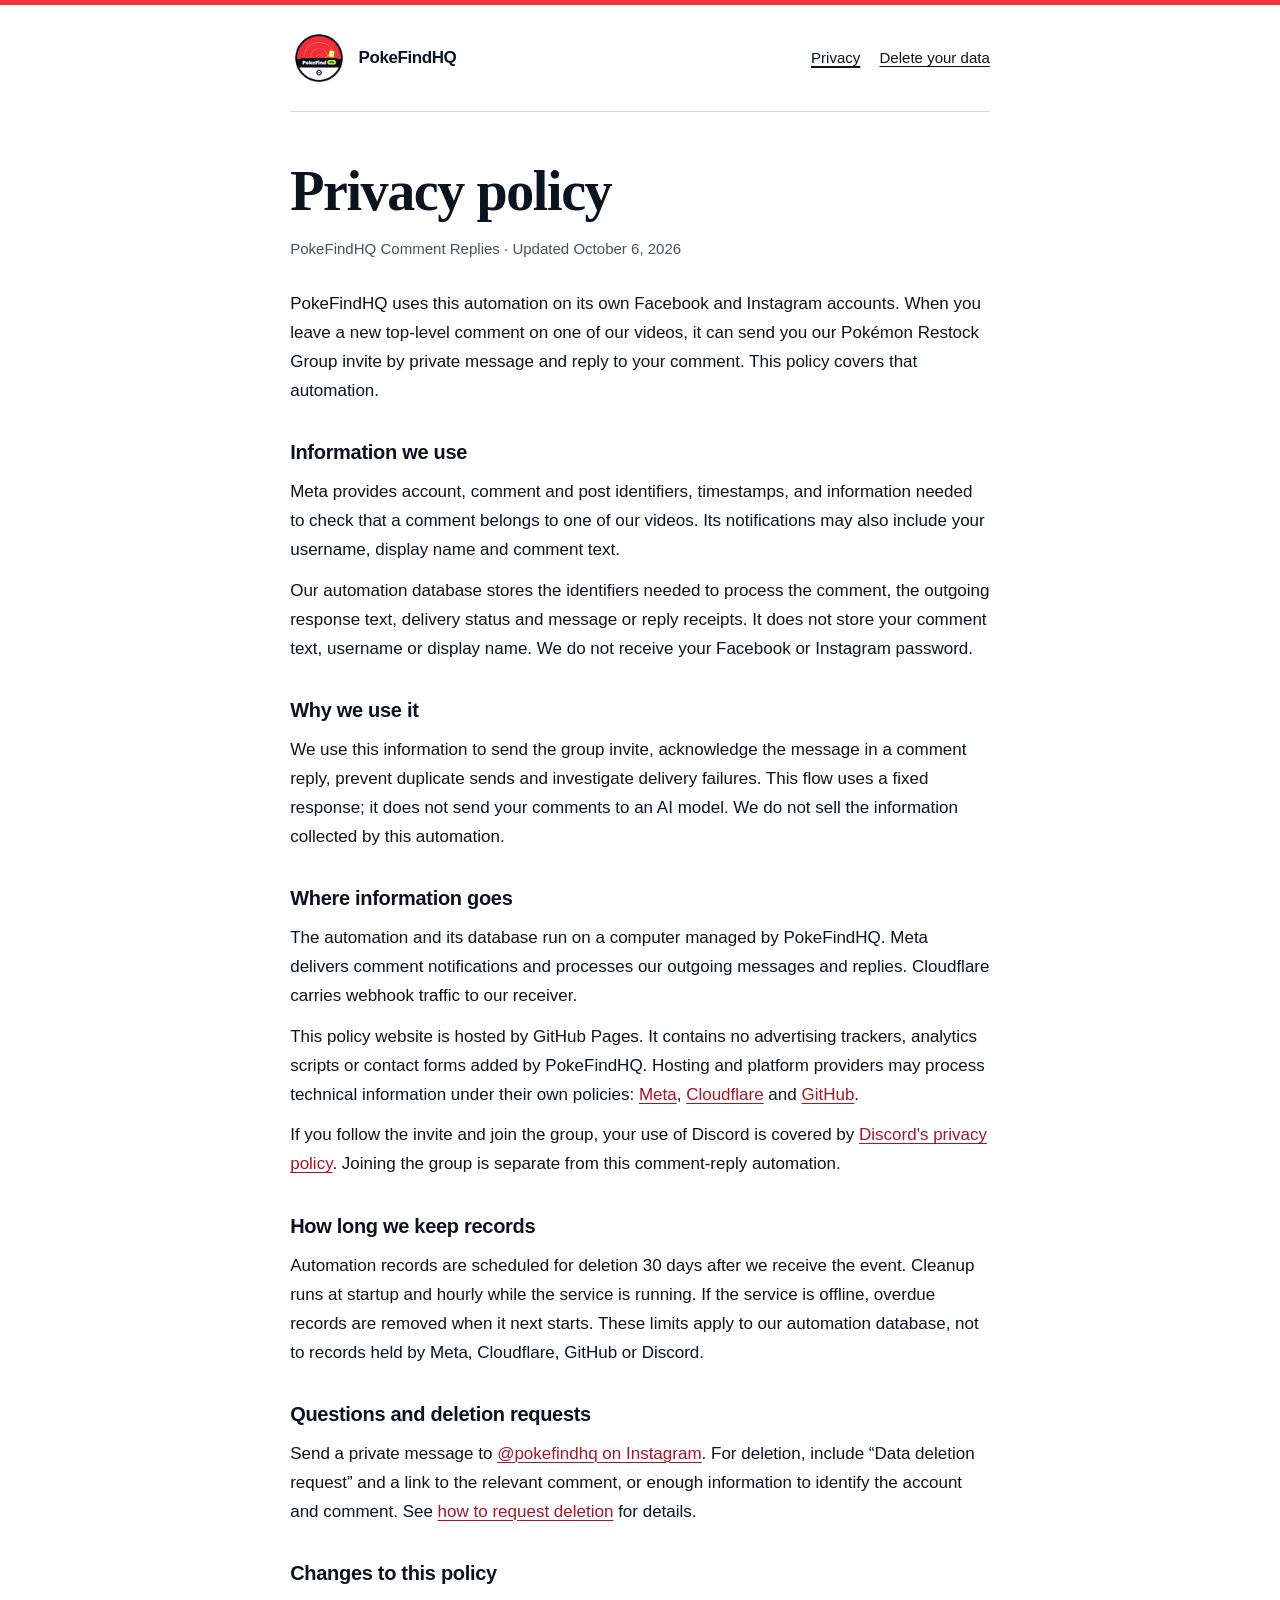
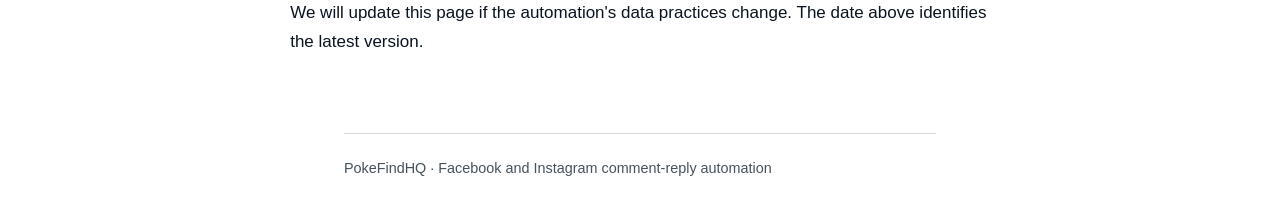
==== index.html @ 5470a74b "Add PokeFindHQ privacy and deletion pages" ====
<!doctype html>
<html lang="en">
<head>
  <meta charset="utf-8">
  <meta name="viewport" content="width=device-width,initial-scale=1">
  <meta name="description" content="How PokeFindHQ uses information for its Facebook and Instagram comment replies, and how to request deletion.">
  <meta name="referrer" content="strict-origin-when-cross-origin">
  <meta http-equiv="Content-Security-Policy" content="default-src 'none'; img-src 'self'; style-src 'self'; base-uri 'none'; form-action 'none'">
  <title>Privacy policy | PokeFindHQ Comment Replies</title>
  <link rel="icon" href="pokefindhq.png">
  <link rel="stylesheet" href="site.css">
</head>
<body>
  <a class="skip" href="#main">Skip to content</a>
  <header>
    <a class="brand" href="./"><img src="pokefindhq.png" alt="" width="58" height="58">PokeFindHQ</a>
    <nav aria-label="Policy pages"><a href="./" aria-current="page">Privacy</a><a href="delete-data.html">Delete your data</a></nav>
  </header>
  <main id="main">
    <h1>Privacy policy</h1>
    <p class="date">PokeFindHQ Comment Replies · Updated October 6, 2026</p>
    <p>PokeFindHQ uses this automation on its own Facebook and Instagram accounts. When you leave a new top-level comment on one of our videos, it can send you our Pokémon Restock Group invite by private message and reply to your comment. This policy covers that automation.</p>

    <h2>Information we use</h2>
    <p>Meta provides account, comment and post identifiers, timestamps, and information needed to check that a comment belongs to one of our videos. Its notifications may also include your username, display name and comment text.</p>
    <p>Our automation database stores the identifiers needed to process the comment, the outgoing response text, delivery status and message or reply receipts. It does not store your comment text, username or display name. We do not receive your Facebook or Instagram password.</p>

    <h2>Why we use it</h2>
    <p>We use this information to send the group invite, acknowledge the message in a comment reply, prevent duplicate sends and investigate delivery failures. This flow uses a fixed response; it does not send your comments to an AI model. We do not sell the information collected by this automation.</p>

    <h2>Where information goes</h2>
    <p>The automation and its database run on a computer managed by PokeFindHQ. Meta delivers comment notifications and processes our outgoing messages and replies. Cloudflare carries webhook traffic to our receiver.</p>
    <p>This policy website is hosted by GitHub Pages. It contains no advertising trackers, analytics scripts or contact forms added by PokeFindHQ. Hosting and platform providers may process technical information under their own policies: <a href="https://privacycenter.instagram.com/policy/">Meta</a>, <a href="https://www.cloudflare.com/privacypolicy/">Cloudflare</a> and <a href="https://docs.github.com/en/site-policy/privacy-policies/github-general-privacy-statement">GitHub</a>.</p>
    <p>If you follow the invite and join the group, your use of Discord is covered by <a href="https://discord.com/privacy">Discord's privacy policy</a>. Joining the group is separate from this comment-reply automation.</p>

    <h2>How long we keep records</h2>
    <p>Automation records are scheduled for deletion 30 days after we receive the event. Cleanup runs at startup and hourly while the service is running. If the service is offline, overdue records are removed when it next starts. These limits apply to our automation database, not to records held by Meta, Cloudflare, GitHub or Discord.</p>

    <h2>Questions and deletion requests</h2>
    <p>Send a private message to <a href="https://www.instagram.com/pokefindhq/">@pokefindhq on Instagram</a>. For deletion, include “Data deletion request” and a link to the relevant comment, or enough information to identify the account and comment. See <a href="delete-data.html">how to request deletion</a> for details.</p>

    <h2>Changes to this policy</h2>
    <p>We will update this page if the automation's data practices change. The date above identifies the latest version.</p>
  </main>
  <footer><p>PokeFindHQ · Facebook and Instagram comment-reply automation</p></footer>
</body>
</html>
---- site.css ----
:root { color-scheme: light; --ink:#0a1420; --muted:#46525d; --line:#d4dadd; --accent:#a71526; --lime:#bdf533; }
* { box-sizing:border-box; }
html { scroll-padding-top:2rem; }
body { margin:0; border-top:5px solid #f3313a; background:#fff; color:var(--ink); font:1.0625rem/1.7 -apple-system,BlinkMacSystemFont,"Segoe UI",sans-serif; }
::selection { background:var(--lime); color:var(--ink); }
a { color:var(--accent); text-underline-offset:.2em; text-decoration-thickness:1px; }
a:hover { text-decoration-thickness:2px; }
a:focus-visible { outline:3px solid var(--ink); outline-offset:5px; border-radius:2px; }
.skip { position:absolute; left:1rem; top:-6rem; background:#fff; padding:.5rem 1rem; z-index:2; }
.skip:focus { top:1rem; }
header,main,footer { width:min(100% - 3rem,74ch); margin-inline:auto; }
header { display:flex; align-items:center; justify-content:space-between; gap:1.5rem; padding-block:1.5rem; border-bottom:1px solid var(--line); }
.brand { display:flex; align-items:center; gap:.65rem; color:var(--ink); text-decoration:none; font-weight:750; letter-spacing:-.025em; }
.brand img { width:58px; height:58px; }
nav { display:flex; flex-wrap:wrap; gap:1.2rem; font-size:.94rem; }
nav a { color:var(--ink); }
nav a[aria-current="page"] { text-decoration-thickness:2px; }
main { padding-block:3rem 4rem; }
h1 { margin:0 0 .8rem; font:600 clamp(2.25rem,7vw,3.5rem)/1.12 Georgia,"Times New Roman",serif; letter-spacing:-.025em; text-wrap:balance; }
h2 { margin:2.1rem 0 .5rem; font-size:1.25rem; line-height:1.35; letter-spacing:-.015em; }
p { margin:.75rem 0; }
.date { margin:0 0 1.8rem; color:var(--muted); font-size:.94rem; font-variant-numeric:tabular-nums; }
ul,ol { padding-left:1.4rem; }
li { padding-left:.2rem; margin:.45rem 0; }
footer { padding-block:1.4rem 2.5rem; border-top:1px solid var(--line); color:var(--muted); font-size:.9rem; }
footer p { margin:0; }
@media(max-width:480px) { header,main,footer { width:calc(100% - 2rem); } header { flex-wrap:wrap; gap:.8rem; padding-block:1rem; } nav { padding-left:.25rem; } main { padding-top:2rem; } }
@media(prefers-reduced-motion:reduce) { * { scroll-behavior:auto; } }
@media print { .skip,nav { display:none; } header,main,footer { width:100%; } body { border:0; font-size:11pt; } main { padding-block:1rem; } a { color:inherit; } }
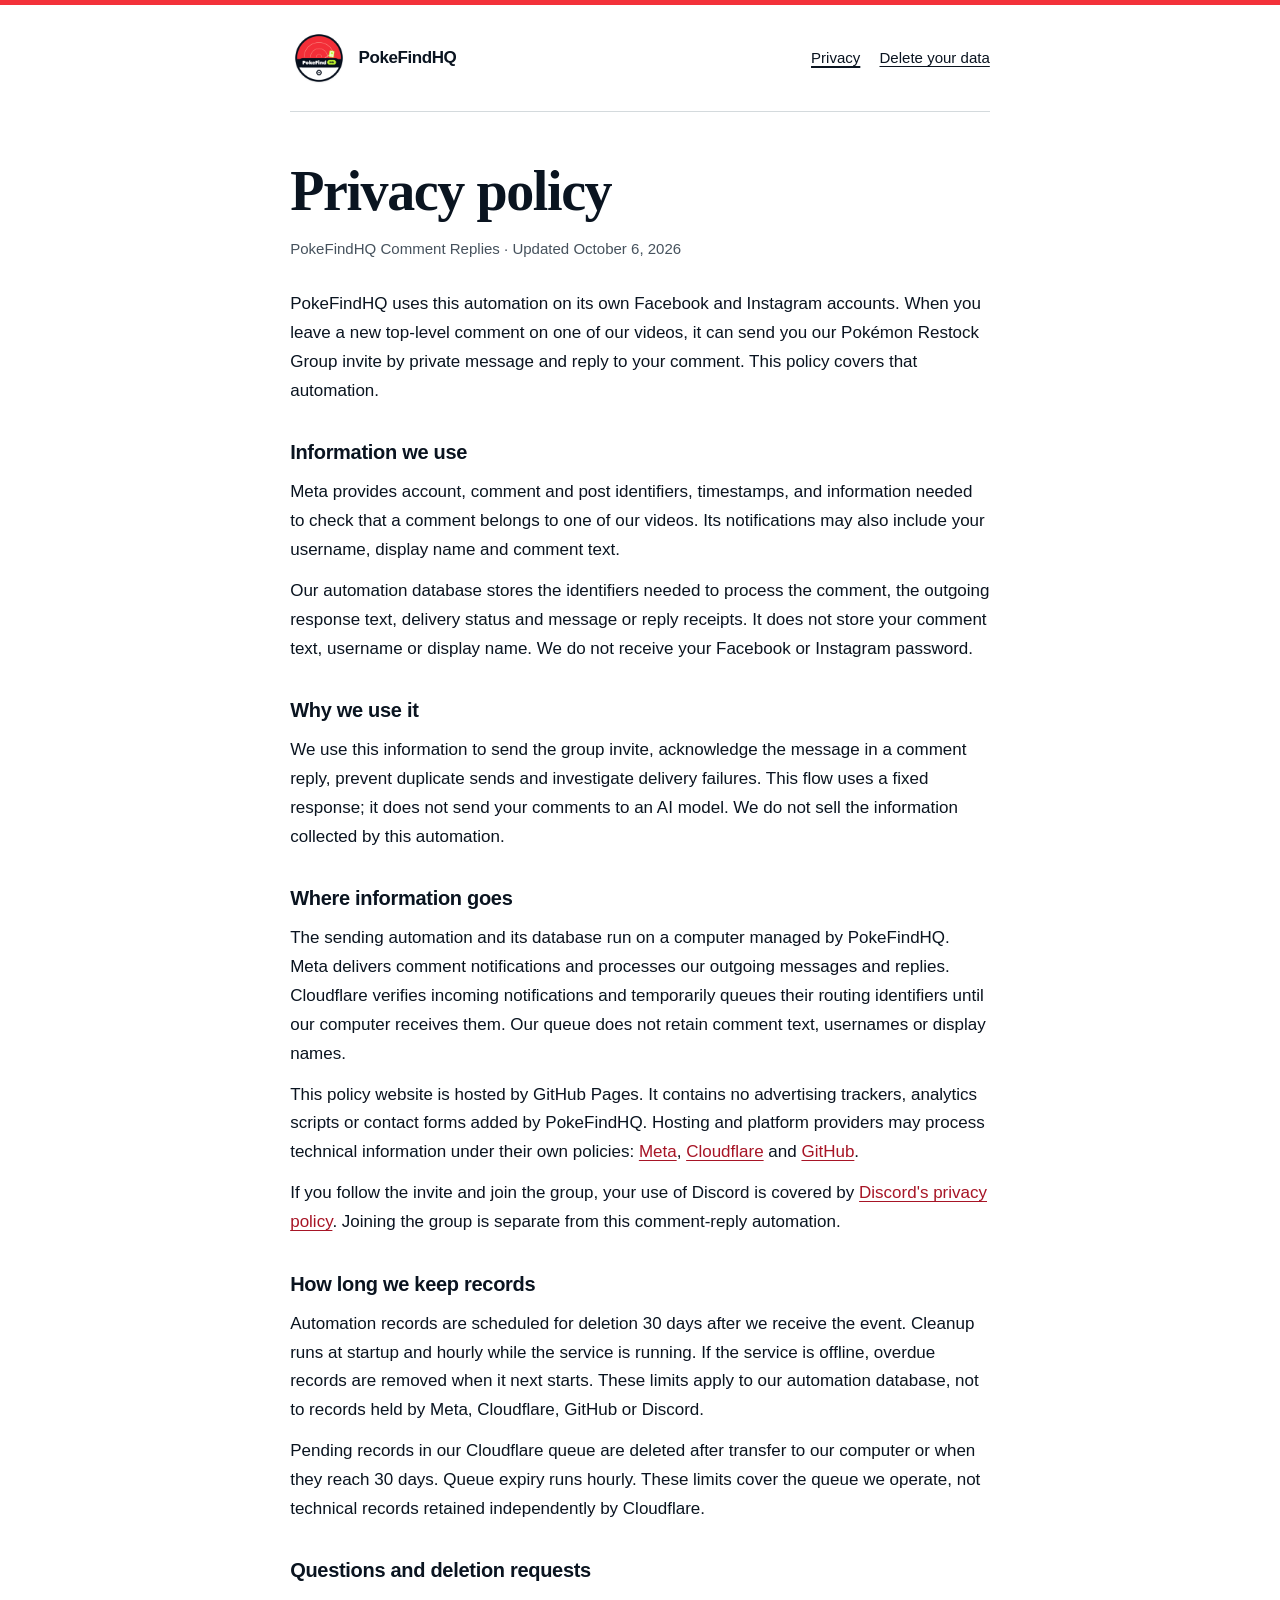
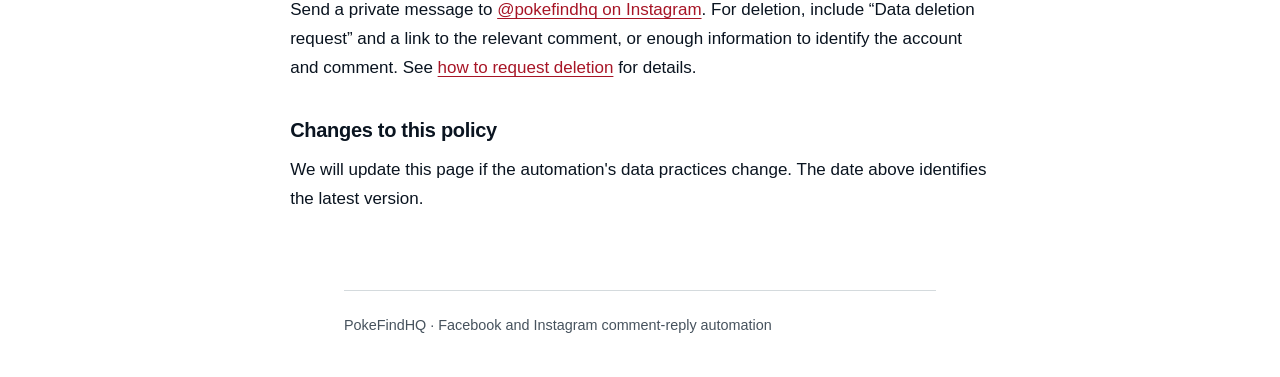
==== commit 882f9ba9: "Clarify durable webhook queue and deletion coverage" ====
--- a/index.html
+++ b/index.html
@@ -29,12 +29,13 @@
     <p>We use this information to send the group invite, acknowledge the message in a comment reply, prevent duplicate sends and investigate delivery failures. This flow uses a fixed response; it does not send your comments to an AI model. We do not sell the information collected by this automation.</p>
 
     <h2>Where information goes</h2>
-    <p>The automation and its database run on a computer managed by PokeFindHQ. Meta delivers comment notifications and processes our outgoing messages and replies. Cloudflare carries webhook traffic to our receiver.</p>
+    <p>The sending automation and its database run on a computer managed by PokeFindHQ. Meta delivers comment notifications and processes our outgoing messages and replies. Cloudflare verifies incoming notifications and temporarily queues their routing identifiers until our computer receives them. Our queue does not retain comment text, usernames or display names.</p>
     <p>This policy website is hosted by GitHub Pages. It contains no advertising trackers, analytics scripts or contact forms added by PokeFindHQ. Hosting and platform providers may process technical information under their own policies: <a href="https://privacycenter.instagram.com/policy/">Meta</a>, <a href="https://www.cloudflare.com/privacypolicy/">Cloudflare</a> and <a href="https://docs.github.com/en/site-policy/privacy-policies/github-general-privacy-statement">GitHub</a>.</p>
     <p>If you follow the invite and join the group, your use of Discord is covered by <a href="https://discord.com/privacy">Discord's privacy policy</a>. Joining the group is separate from this comment-reply automation.</p>
 
     <h2>How long we keep records</h2>
     <p>Automation records are scheduled for deletion 30 days after we receive the event. Cleanup runs at startup and hourly while the service is running. If the service is offline, overdue records are removed when it next starts. These limits apply to our automation database, not to records held by Meta, Cloudflare, GitHub or Discord.</p>
+    <p>Pending records in our Cloudflare queue are deleted after transfer to our computer or when they reach 30 days. Queue expiry runs hourly. These limits cover the queue we operate, not technical records retained independently by Cloudflare.</p>
 
     <h2>Questions and deletion requests</h2>
     <p>Send a private message to <a href="https://www.instagram.com/pokefindhq/">@pokefindhq on Instagram</a>. For deletion, include “Data deletion request” and a link to the relevant comment, or enough information to identify the account and comment. See <a href="delete-data.html">how to request deletion</a> for details.</p>
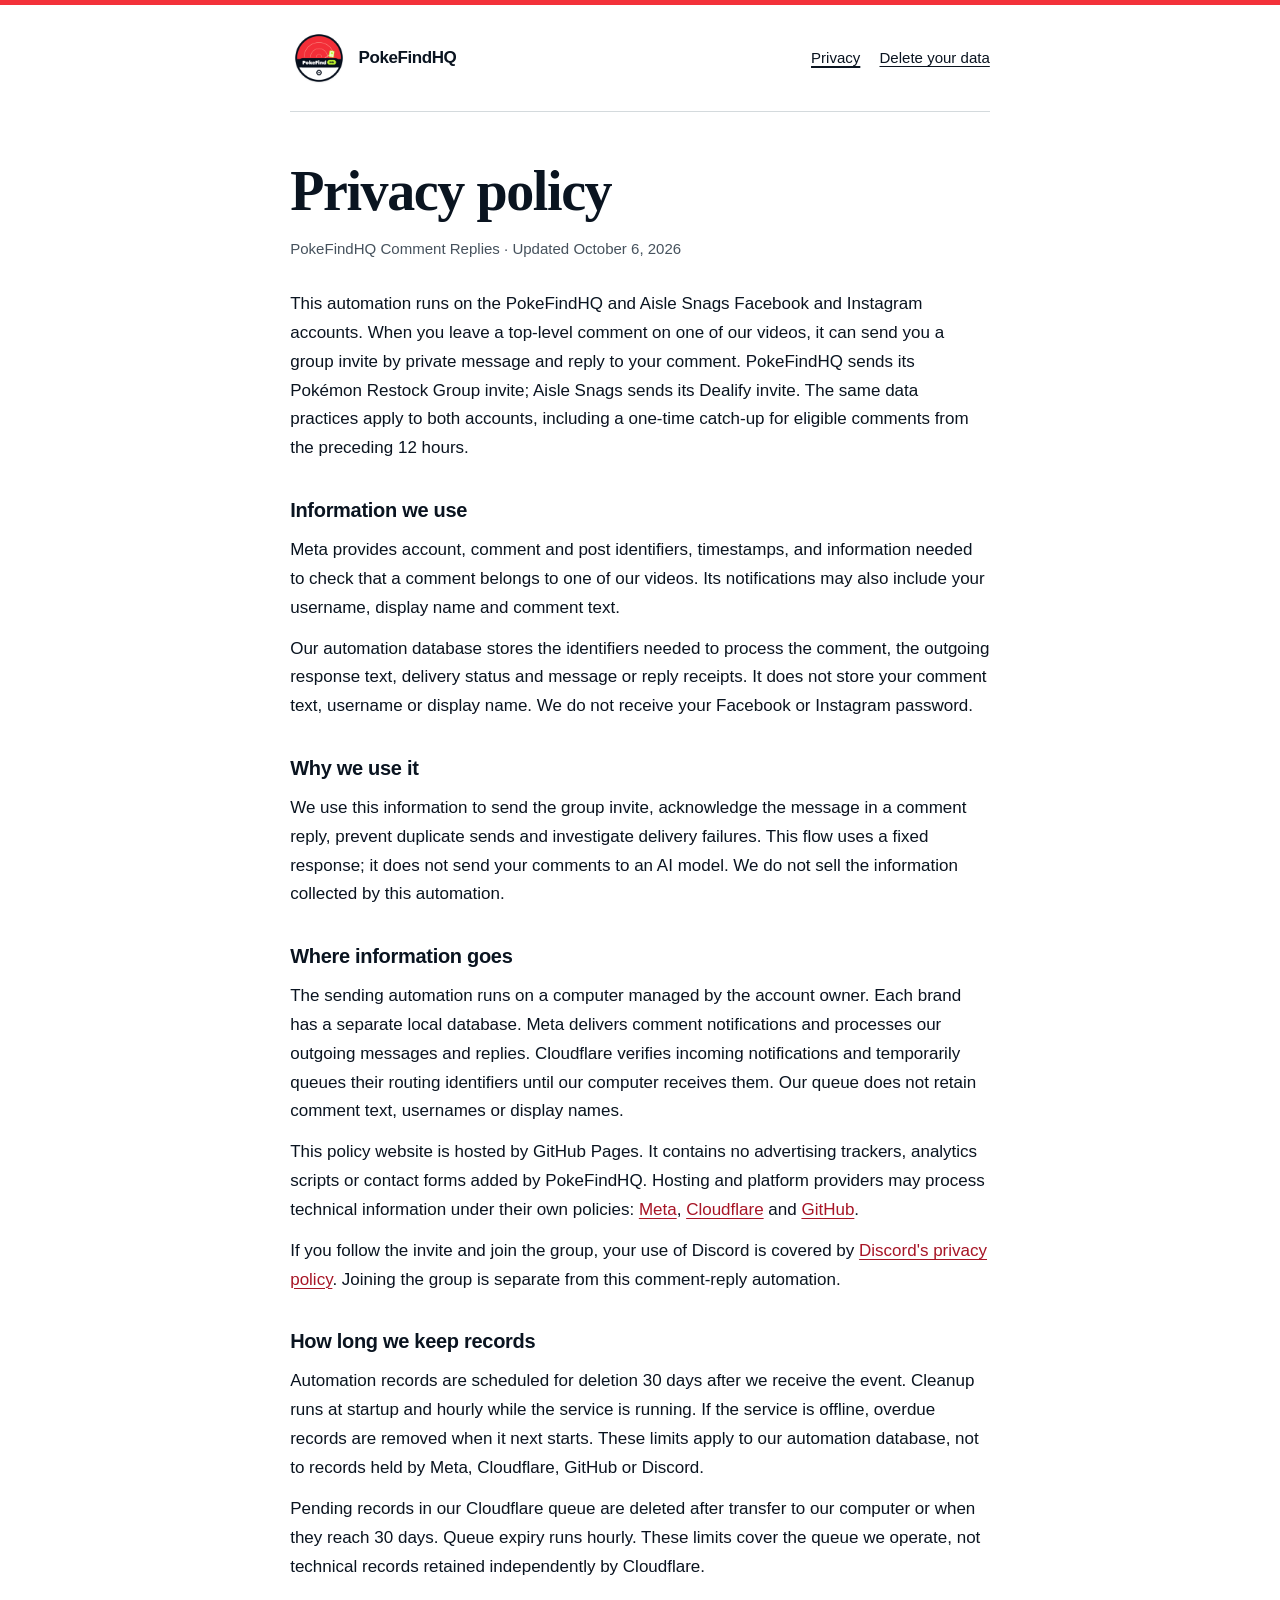
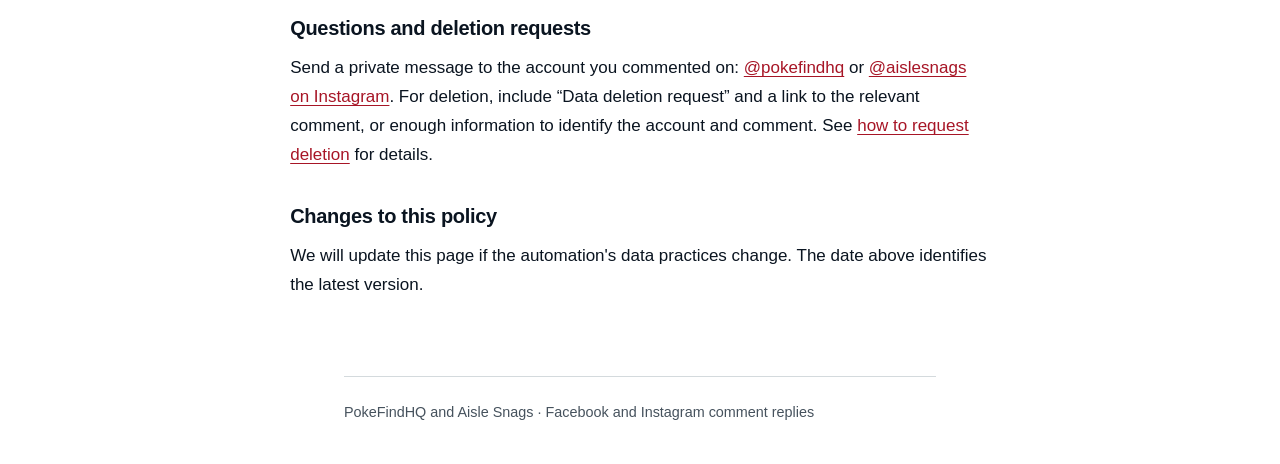
==== commit b3d1307c: "Cover owned Aisle Snags comment replies and deletion requests" ====
--- a/index.html
+++ b/index.html
@@ -3,7 +3,7 @@
 <head>
   <meta charset="utf-8">
   <meta name="viewport" content="width=device-width,initial-scale=1">
-  <meta name="description" content="How PokeFindHQ uses information for its Facebook and Instagram comment replies, and how to request deletion.">
+  <meta name="description" content="How the PokeFindHQ and Aisle Snags comment-reply automation uses information, and how to request deletion.">
   <meta name="referrer" content="strict-origin-when-cross-origin">
   <meta http-equiv="Content-Security-Policy" content="default-src 'none'; img-src 'self'; style-src 'self'; base-uri 'none'; form-action 'none'">
   <title>Privacy policy | PokeFindHQ Comment Replies</title>
@@ -19,7 +19,7 @@
   <main id="main">
     <h1>Privacy policy</h1>
     <p class="date">PokeFindHQ Comment Replies · Updated October 6, 2026</p>
-    <p>PokeFindHQ uses this automation on its own Facebook and Instagram accounts. When you leave a new top-level comment on one of our videos, it can send you our Pokémon Restock Group invite by private message and reply to your comment. This policy covers that automation.</p>
+    <p>This automation runs on the PokeFindHQ and Aisle Snags Facebook and Instagram accounts. When you leave a top-level comment on one of our videos, it can send you a group invite by private message and reply to your comment. PokeFindHQ sends its Pokémon Restock Group invite; Aisle Snags sends its Dealify invite. The same data practices apply to both accounts, including a one-time catch-up for eligible comments from the preceding 12 hours.</p>
 
     <h2>Information we use</h2>
     <p>Meta provides account, comment and post identifiers, timestamps, and information needed to check that a comment belongs to one of our videos. Its notifications may also include your username, display name and comment text.</p>
@@ -29,7 +29,7 @@
     <p>We use this information to send the group invite, acknowledge the message in a comment reply, prevent duplicate sends and investigate delivery failures. This flow uses a fixed response; it does not send your comments to an AI model. We do not sell the information collected by this automation.</p>
 
     <h2>Where information goes</h2>
-    <p>The sending automation and its database run on a computer managed by PokeFindHQ. Meta delivers comment notifications and processes our outgoing messages and replies. Cloudflare verifies incoming notifications and temporarily queues their routing identifiers until our computer receives them. Our queue does not retain comment text, usernames or display names.</p>
+    <p>The sending automation runs on a computer managed by the account owner. Each brand has a separate local database. Meta delivers comment notifications and processes our outgoing messages and replies. Cloudflare verifies incoming notifications and temporarily queues their routing identifiers until our computer receives them. Our queue does not retain comment text, usernames or display names.</p>
     <p>This policy website is hosted by GitHub Pages. It contains no advertising trackers, analytics scripts or contact forms added by PokeFindHQ. Hosting and platform providers may process technical information under their own policies: <a href="https://privacycenter.instagram.com/policy/">Meta</a>, <a href="https://www.cloudflare.com/privacypolicy/">Cloudflare</a> and <a href="https://docs.github.com/en/site-policy/privacy-policies/github-general-privacy-statement">GitHub</a>.</p>
     <p>If you follow the invite and join the group, your use of Discord is covered by <a href="https://discord.com/privacy">Discord's privacy policy</a>. Joining the group is separate from this comment-reply automation.</p>
 
@@ -38,11 +38,11 @@
     <p>Pending records in our Cloudflare queue are deleted after transfer to our computer or when they reach 30 days. Queue expiry runs hourly. These limits cover the queue we operate, not technical records retained independently by Cloudflare.</p>
 
     <h2>Questions and deletion requests</h2>
-    <p>Send a private message to <a href="https://www.instagram.com/pokefindhq/">@pokefindhq on Instagram</a>. For deletion, include “Data deletion request” and a link to the relevant comment, or enough information to identify the account and comment. See <a href="delete-data.html">how to request deletion</a> for details.</p>
+    <p>Send a private message to the account you commented on: <a href="https://www.instagram.com/pokefindhq/">@pokefindhq</a> or <a href="https://www.instagram.com/aislesnags/">@aislesnags on Instagram</a>. For deletion, include “Data deletion request” and a link to the relevant comment, or enough information to identify the account and comment. See <a href="delete-data.html">how to request deletion</a> for details.</p>
 
     <h2>Changes to this policy</h2>
     <p>We will update this page if the automation's data practices change. The date above identifies the latest version.</p>
   </main>
-  <footer><p>PokeFindHQ · Facebook and Instagram comment-reply automation</p></footer>
+  <footer><p>PokeFindHQ and Aisle Snags · Facebook and Instagram comment replies</p></footer>
 </body>
 </html>
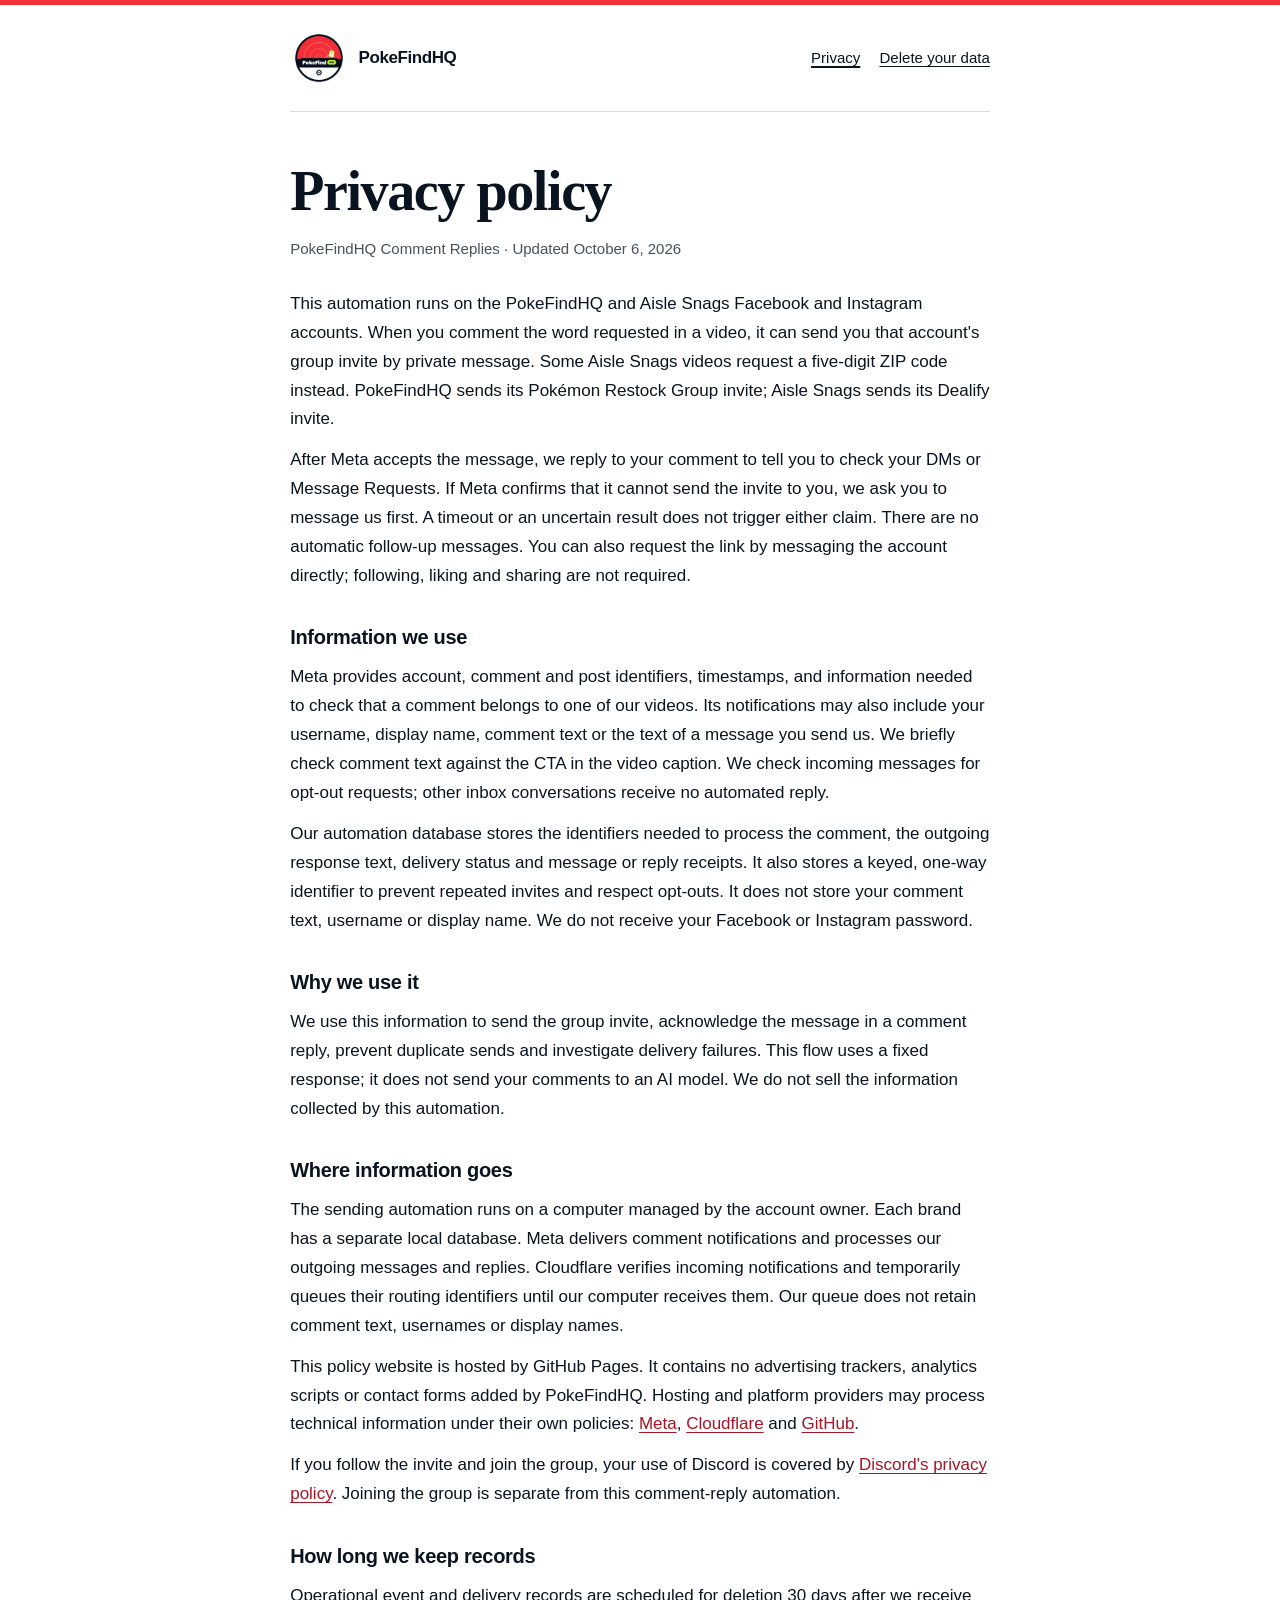
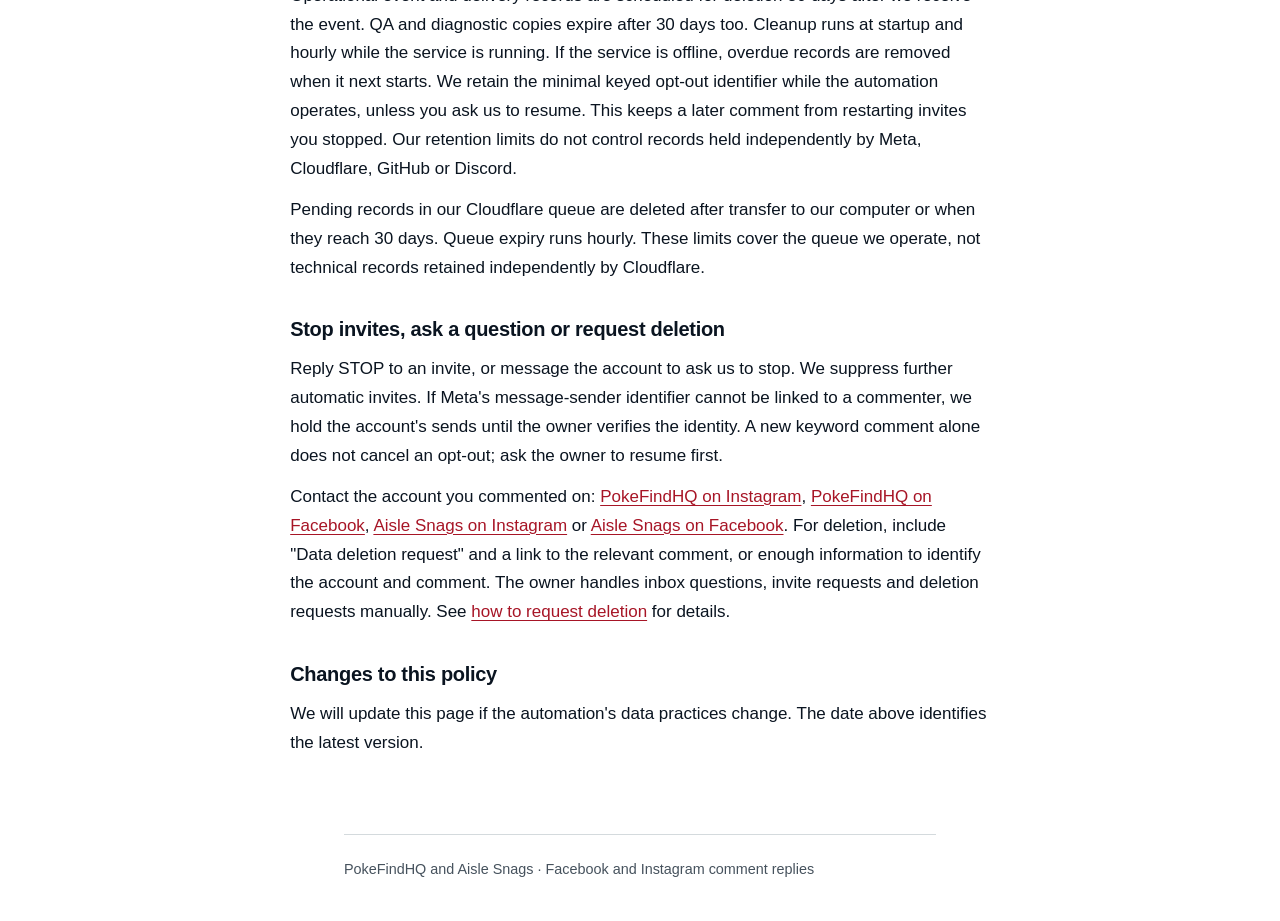
==== commit 48c7bac6: "Document CTA consent, opt-outs and data deletion across both brands" ====
--- a/index.html
+++ b/index.html
@@ -19,11 +19,12 @@
   <main id="main">
     <h1>Privacy policy</h1>
     <p class="date">PokeFindHQ Comment Replies · Updated October 6, 2026</p>
-    <p>This automation runs on the PokeFindHQ and Aisle Snags Facebook and Instagram accounts. When you leave a top-level comment on one of our videos, it can send you a group invite by private message and reply to your comment. PokeFindHQ sends its Pokémon Restock Group invite; Aisle Snags sends its Dealify invite. The same data practices apply to both accounts, including a one-time catch-up for eligible comments from the preceding 12 hours.</p>
+    <p>This automation runs on the PokeFindHQ and Aisle Snags Facebook and Instagram accounts. When you comment the word requested in a video, it can send you that account's group invite by private message. Some Aisle Snags videos request a five-digit ZIP code instead. PokeFindHQ sends its Pokémon Restock Group invite; Aisle Snags sends its Dealify invite.</p>
+    <p>After Meta accepts the message, we reply to your comment to tell you to check your DMs or Message Requests. If Meta confirms that it cannot send the invite to you, we ask you to message us first. A timeout or an uncertain result does not trigger either claim. There are no automatic follow-up messages. You can also request the link by messaging the account directly; following, liking and sharing are not required.</p>
 
     <h2>Information we use</h2>
-    <p>Meta provides account, comment and post identifiers, timestamps, and information needed to check that a comment belongs to one of our videos. Its notifications may also include your username, display name and comment text.</p>
-    <p>Our automation database stores the identifiers needed to process the comment, the outgoing response text, delivery status and message or reply receipts. It does not store your comment text, username or display name. We do not receive your Facebook or Instagram password.</p>
+    <p>Meta provides account, comment and post identifiers, timestamps, and information needed to check that a comment belongs to one of our videos. Its notifications may also include your username, display name, comment text or the text of a message you send us. We briefly check comment text against the CTA in the video caption. We check incoming messages for opt-out requests; other inbox conversations receive no automated reply.</p>
+    <p>Our automation database stores the identifiers needed to process the comment, the outgoing response text, delivery status and message or reply receipts. It also stores a keyed, one-way identifier to prevent repeated invites and respect opt-outs. It does not store your comment text, username or display name. We do not receive your Facebook or Instagram password.</p>
 
     <h2>Why we use it</h2>
     <p>We use this information to send the group invite, acknowledge the message in a comment reply, prevent duplicate sends and investigate delivery failures. This flow uses a fixed response; it does not send your comments to an AI model. We do not sell the information collected by this automation.</p>
@@ -34,11 +35,12 @@
     <p>If you follow the invite and join the group, your use of Discord is covered by <a href="https://discord.com/privacy">Discord's privacy policy</a>. Joining the group is separate from this comment-reply automation.</p>
 
     <h2>How long we keep records</h2>
-    <p>Automation records are scheduled for deletion 30 days after we receive the event. Cleanup runs at startup and hourly while the service is running. If the service is offline, overdue records are removed when it next starts. These limits apply to our automation database, not to records held by Meta, Cloudflare, GitHub or Discord.</p>
+    <p>Operational event and delivery records are scheduled for deletion 30 days after we receive the event. QA and diagnostic copies expire after 30 days too. Cleanup runs at startup and hourly while the service is running. If the service is offline, overdue records are removed when it next starts. We retain the minimal keyed opt-out identifier while the automation operates, unless you ask us to resume. This keeps a later comment from restarting invites you stopped. Our retention limits do not control records held independently by Meta, Cloudflare, GitHub or Discord.</p>
     <p>Pending records in our Cloudflare queue are deleted after transfer to our computer or when they reach 30 days. Queue expiry runs hourly. These limits cover the queue we operate, not technical records retained independently by Cloudflare.</p>
 
-    <h2>Questions and deletion requests</h2>
-    <p>Send a private message to the account you commented on: <a href="https://www.instagram.com/pokefindhq/">@pokefindhq</a> or <a href="https://www.instagram.com/aislesnags/">@aislesnags on Instagram</a>. For deletion, include “Data deletion request” and a link to the relevant comment, or enough information to identify the account and comment. See <a href="delete-data.html">how to request deletion</a> for details.</p>
+    <h2>Stop invites, ask a question or request deletion</h2>
+    <p>Reply STOP to an invite, or message the account to ask us to stop. We suppress further automatic invites. If Meta's message-sender identifier cannot be linked to a commenter, we hold the account's sends until the owner verifies the identity. A new keyword comment alone does not cancel an opt-out; ask the owner to resume first.</p>
+    <p>Contact the account you commented on: <a href="https://www.instagram.com/pokefindhq/">PokeFindHQ on Instagram</a>, <a href="https://www.facebook.com/1174543442402606/">PokeFindHQ on Facebook</a>, <a href="https://www.instagram.com/aislesnags/">Aisle Snags on Instagram</a> or <a href="https://www.facebook.com/1266187879917324/">Aisle Snags on Facebook</a>. For deletion, include "Data deletion request" and a link to the relevant comment, or enough information to identify the account and comment. The owner handles inbox questions, invite requests and deletion requests manually. See <a href="delete-data.html">how to request deletion</a> for details.</p>
 
     <h2>Changes to this policy</h2>
     <p>We will update this page if the automation's data practices change. The date above identifies the latest version.</p>
